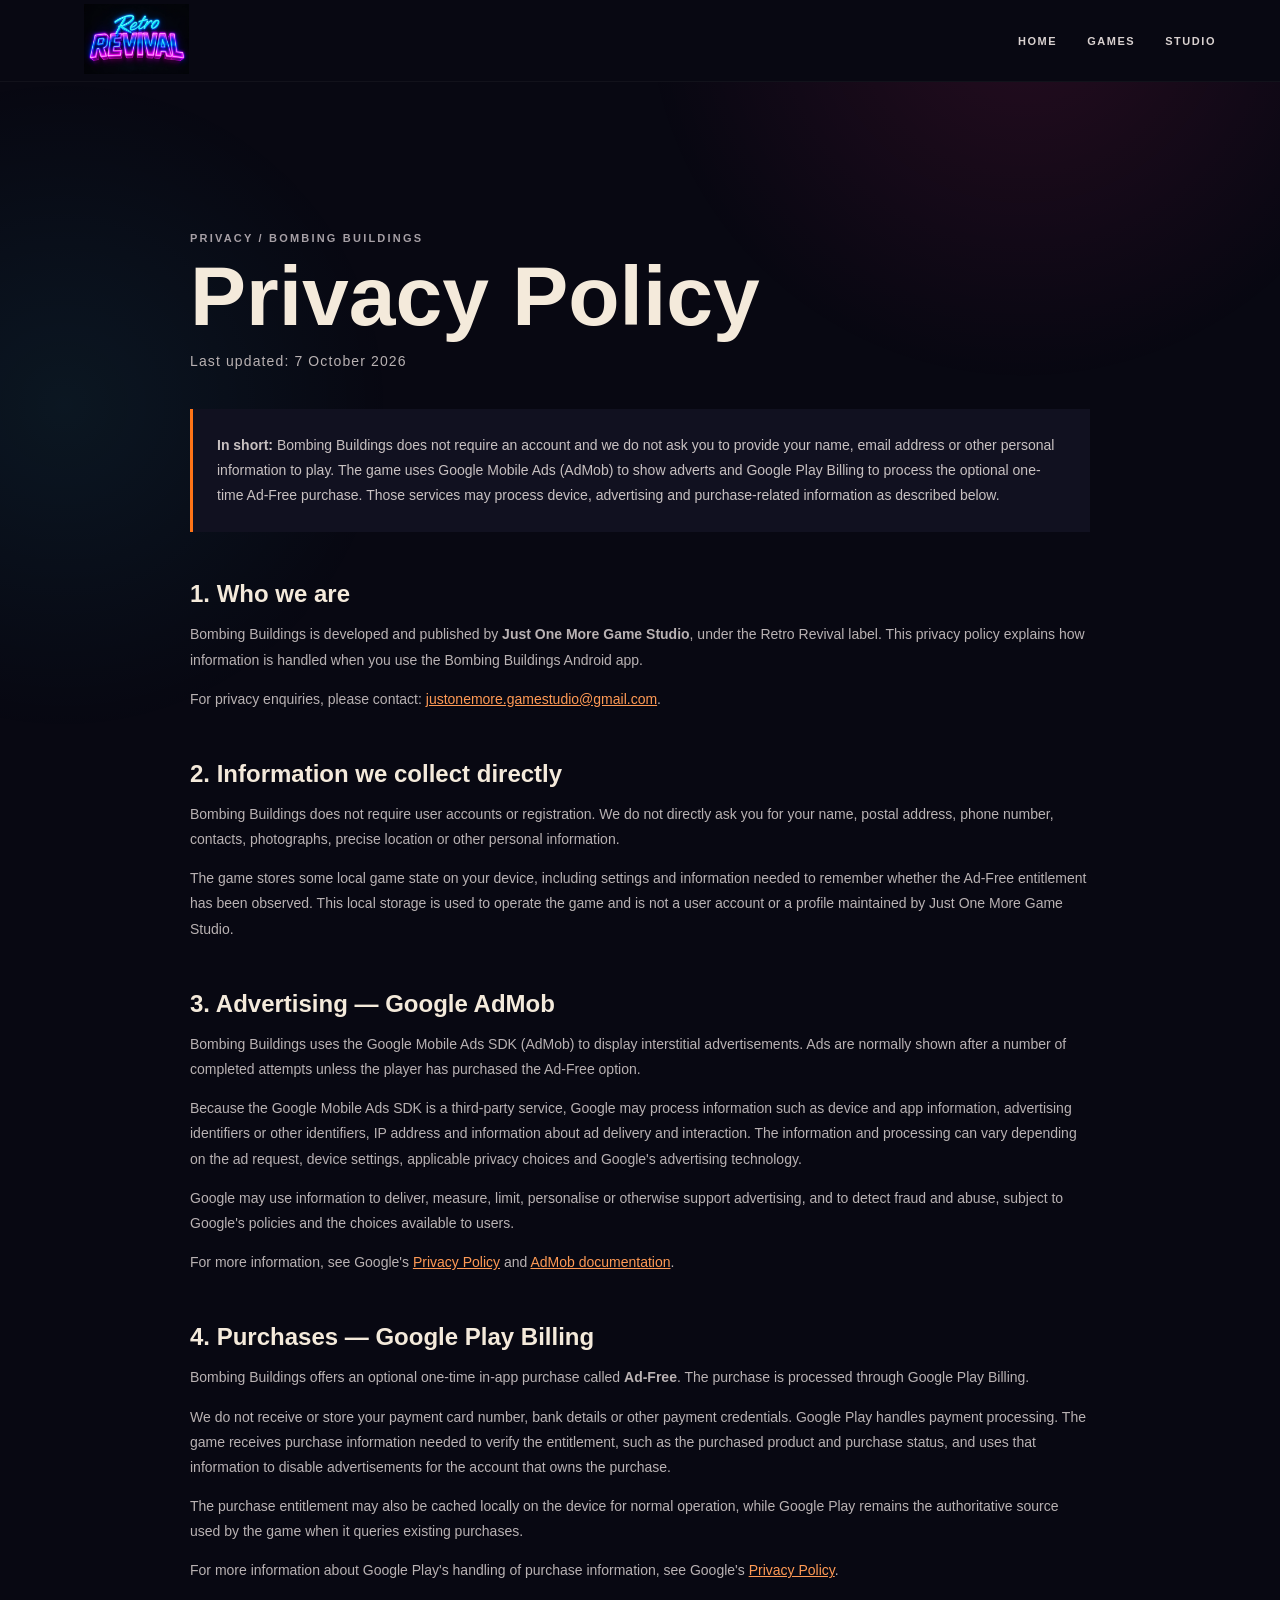
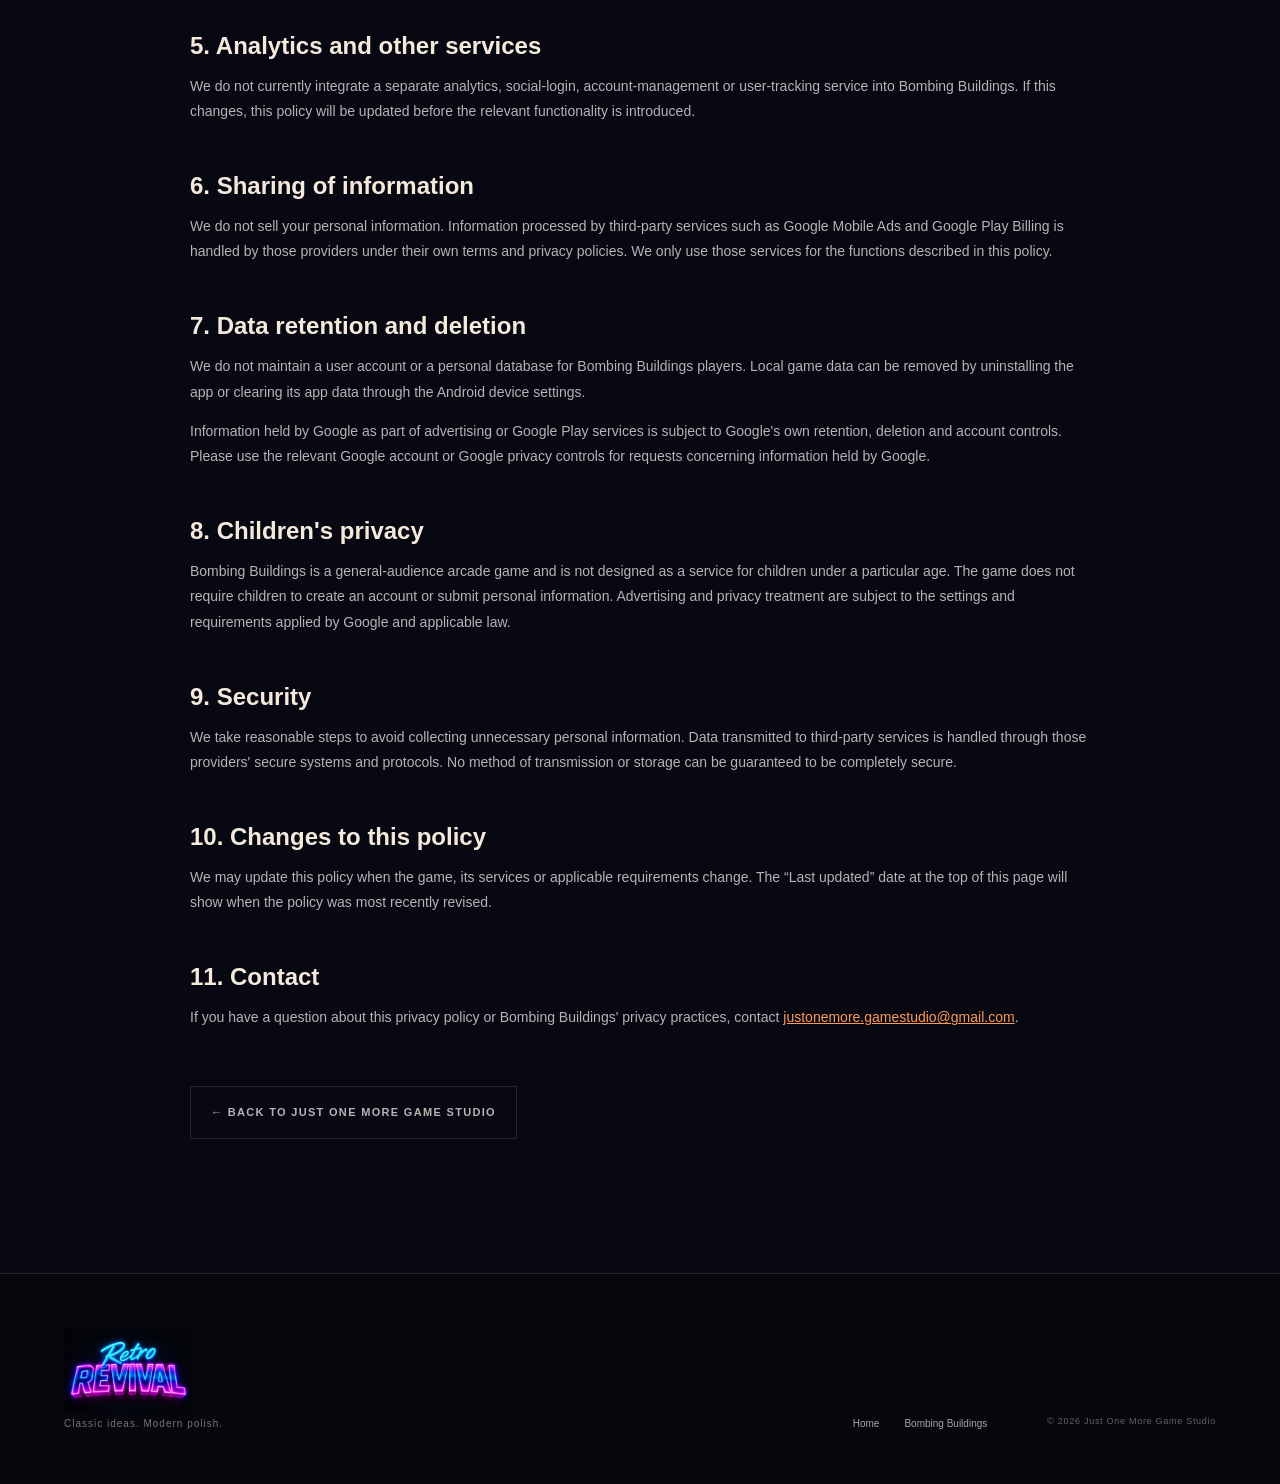
==== privacy-policy.html @ d25fd03d "Add files via upload" ====
<!doctype html>
<html lang="en-GB">
<head>
  <meta charset="utf-8">
  <meta name="viewport" content="width=device-width, initial-scale=1">
  <meta name="theme-color" content="#090914">
  <meta name="description" content="Privacy Policy for Bombing Buildings by Just One More Game Studio.">
  <title>Privacy Policy | Just One More Game Studio</title>
  <link rel="stylesheet" href="styles.css">
</head>
<body>
  <header class="site-header simple"><a class="brand" href="index.html"><img src="assets/retro_logo.webp" alt="Retro Revival"></a><nav class="site-nav static"><a href="index.html">HOME</a><a href="index.html#games">GAMES</a><a href="index.html#studio">STUDIO</a></nav></header>
  <main class="legal-page wrap">
    <div class="section-number">PRIVACY / BOMBING BUILDINGS</div>
    <h1>Privacy Policy</h1>
    <p class="legal-updated">Last updated: 7 October 2026</p>

    <div class="legal-callout"><strong>In short:</strong> Bombing Buildings does not require an account and we do not ask you to provide your name, email address or other personal information to play. The game uses Google Mobile Ads (AdMob) to show adverts and Google Play Billing to process the optional one-time Ad-Free purchase. Those services may process device, advertising and purchase-related information as described below.</div>

    <h2>1. Who we are</h2>
    <p>Bombing Buildings is developed and published by <strong>Just One More Game Studio</strong>, under the Retro Revival label. This privacy policy explains how information is handled when you use the Bombing Buildings Android app.</p>
    <p>For privacy enquiries, please contact: <a href="mailto:justonemore.gamestudio@gmail.com">justonemore.gamestudio@gmail.com</a>.</p>

    <h2>2. Information we collect directly</h2>
    <p>Bombing Buildings does not require user accounts or registration. We do not directly ask you for your name, postal address, phone number, contacts, photographs, precise location or other personal information.</p>
    <p>The game stores some local game state on your device, including settings and information needed to remember whether the Ad-Free entitlement has been observed. This local storage is used to operate the game and is not a user account or a profile maintained by Just One More Game Studio.</p>

    <h2>3. Advertising — Google AdMob</h2>
    <p>Bombing Buildings uses the Google Mobile Ads SDK (AdMob) to display interstitial advertisements. Ads are normally shown after a number of completed attempts unless the player has purchased the Ad-Free option.</p>
    <p>Because the Google Mobile Ads SDK is a third-party service, Google may process information such as device and app information, advertising identifiers or other identifiers, IP address and information about ad delivery and interaction. The information and processing can vary depending on the ad request, device settings, applicable privacy choices and Google's advertising technology.</p>
    <p>Google may use information to deliver, measure, limit, personalise or otherwise support advertising, and to detect fraud and abuse, subject to Google's policies and the choices available to users.</p>
    <p>For more information, see Google's <a href="https://policies.google.com/privacy" rel="noopener">Privacy Policy</a> and <a href="https://support.google.com/admob/" rel="noopener">AdMob documentation</a>.</p>

    <h2>4. Purchases — Google Play Billing</h2>
    <p>Bombing Buildings offers an optional one-time in-app purchase called <strong>Ad-Free</strong>. The purchase is processed through Google Play Billing.</p>
    <p>We do not receive or store your payment card number, bank details or other payment credentials. Google Play handles payment processing. The game receives purchase information needed to verify the entitlement, such as the purchased product and purchase status, and uses that information to disable advertisements for the account that owns the purchase.</p>
    <p>The purchase entitlement may also be cached locally on the device for normal operation, while Google Play remains the authoritative source used by the game when it queries existing purchases.</p>
    <p>For more information about Google Play's handling of purchase information, see Google's <a href="https://policies.google.com/privacy" rel="noopener">Privacy Policy</a>.</p>

    <h2>5. Analytics and other services</h2>
    <p>We do not currently integrate a separate analytics, social-login, account-management or user-tracking service into Bombing Buildings. If this changes, this policy will be updated before the relevant functionality is introduced.</p>

    <h2>6. Sharing of information</h2>
    <p>We do not sell your personal information. Information processed by third-party services such as Google Mobile Ads and Google Play Billing is handled by those providers under their own terms and privacy policies. We only use those services for the functions described in this policy.</p>

    <h2>7. Data retention and deletion</h2>
    <p>We do not maintain a user account or a personal database for Bombing Buildings players. Local game data can be removed by uninstalling the app or clearing its app data through the Android device settings.</p>
    <p>Information held by Google as part of advertising or Google Play services is subject to Google's own retention, deletion and account controls. Please use the relevant Google account or Google privacy controls for requests concerning information held by Google.</p>

    <h2>8. Children's privacy</h2>
    <p>Bombing Buildings is a general-audience arcade game and is not designed as a service for children under a particular age. The game does not require children to create an account or submit personal information. Advertising and privacy treatment are subject to the settings and requirements applied by Google and applicable law.</p>

    <h2>9. Security</h2>
    <p>We take reasonable steps to avoid collecting unnecessary personal information. Data transmitted to third-party services is handled through those providers' secure systems and protocols. No method of transmission or storage can be guaranteed to be completely secure.</p>

    <h2>10. Changes to this policy</h2>
    <p>We may update this policy when the game, its services or applicable requirements change. The “Last updated” date at the top of this page will show when the policy was most recently revised.</p>

    <h2>11. Contact</h2>
    <p>If you have a question about this privacy policy or Bombing Buildings' privacy practices, contact <a href="mailto:justonemore.gamestudio@gmail.com">justonemore.gamestudio@gmail.com</a>.</p>

    <p class="legal-back"><a class="button ghost" href="index.html">← BACK TO JUST ONE MORE GAME STUDIO</a></p>
  </main>
  <footer class="site-footer"><div><img src="assets/retro_logo.webp" alt="Retro Revival" class="footer-logo"><p>Classic ideas. Modern polish.</p></div><nav><a href="index.html">Home</a><a href="games/bombing-buildings.html">Bombing Buildings</a></nav><div class="footer-right">© 2026 Just One More Game Studio</div></footer>
  <script src="script.js"></script>
</body>
</html>
---- styles.css ----
:root{--bg:#080812;--panel:#111120;--panel2:#171727;--paper:#f4eadb;--muted:#aaa4aa;--orange:#ff7417;--pink:#ff2c87;--cyan:#39dfff;--yellow:#ffd45b;--line:rgba(255,255,255,.12);--max:1240px}*{box-sizing:border-box}html{scroll-behavior:smooth}body{margin:0;background:var(--bg);color:var(--paper);font-family:Arial,Helvetica,sans-serif;overflow-x:hidden}body:before{content:"";position:fixed;inset:0;pointer-events:none;z-index:-1;background:radial-gradient(circle at 80% 0%,rgba(255,44,135,.12),transparent 28%),radial-gradient(circle at 5% 45%,rgba(57,223,255,.07),transparent 25%)}a{color:inherit}.wrap{width:min(var(--max),88vw);margin:auto}.site-header{position:fixed;z-index:20;top:0;left:0;right:0;height:82px;padding:0 5vw;display:flex;align-items:center;justify-content:space-between;background:linear-gradient(180deg,rgba(8,8,18,.92),rgba(8,8,18,.35),transparent);border-bottom:1px solid rgba(255,255,255,.04)}.brand{display:block;width:145px}.brand img{width:100%;height:70px;object-fit:contain}.site-nav{display:flex;gap:30px;align-items:center}.site-nav a{font-size:11px;font-weight:800;letter-spacing:.14em;text-decoration:none;color:#d9d1d0}.site-nav a:hover{color:var(--orange)}.menu-toggle{display:none;background:none;border:1px solid var(--line);color:var(--paper);padding:10px 13px;font-weight:800}.hero{position:relative;min-height:860px;display:flex;align-items:center;overflow:hidden}.hero-image,.hero-overlay,.hero-grid{position:absolute;inset:0}.hero-image{background:url("assets/home_screen.webp") center/cover no-repeat;filter:saturate(1.05)}.hero-overlay{background:linear-gradient(90deg,rgba(8,8,18,.97) 0%,rgba(8,8,18,.82) 42%,rgba(8,8,18,.34) 75%,rgba(8,8,18,.72) 100%),linear-gradient(0deg,rgba(8,8,18,.95),transparent 35%,rgba(8,8,18,.3))}.hero-grid{background-image:linear-gradient(rgba(255,255,255,.035) 1px,transparent 1px),linear-gradient(90deg,rgba(255,255,255,.035) 1px,transparent 1px);background-size:44px 44px;mask-image:linear-gradient(to right,transparent,black 35%,black 70%,transparent)}.hero-content{position:relative;padding-top:80px}.kicker,.section-number{font-size:11px;letter-spacing:.2em;font-weight:900;color:#a7a0a6}.kicker span{display:inline-block;width:28px;height:3px;background:var(--orange);vertical-align:middle;margin-right:9px}.hero-logo{width:min(390px,72vw);height:150px;object-fit:contain;object-position:left center;margin:20px 0 5px}.hero h1{font-size:clamp(48px,7vw,92px);line-height:.88;letter-spacing:-.045em;margin:5px 0 24px;max-width:760px}.hero h1 em,.hero-quote em,.intro h2 em,.section-heading h2 em,.feature-intro h2 em,.showcase h2 em,.studio h2 em,.cta h2 em,.game-hero h1 em,.detail-grid h2 em,.coming-cta h2 em{font-style:normal;color:var(--orange)}.hero-lede{max-width:570px;color:#d3cdca;line-height:1.7;font-size:15px}.hero-quote{font-weight:900;font-size:18px;letter-spacing:.12em;color:var(--yellow);margin:24px 0}.actions{display:flex;gap:12px;flex-wrap:wrap}.button{display:inline-flex;align-items:center;gap:24px;text-decoration:none;padding:16px 20px;border:1px solid var(--line);font-size:11px;font-weight:900;letter-spacing:.12em}.button.primary{background:var(--orange);border-color:var(--orange);color:#130d08}.button.primary:hover{filter:brightness(1.08);transform:translateY(-2px)}.button.ghost:hover{border-color:var(--orange);color:var(--orange)}.hero-stamp{position:absolute;right:7vw;bottom:13vh;width:150px;height:150px;border:1px solid rgba(255,255,255,.22);border-radius:50%;display:grid;place-items:center;text-align:center;font-size:9px;letter-spacing:.12em;transform:rotate(10deg);background:rgba(8,8,18,.35);backdrop-filter:blur(4px)}.hero-stamp span{color:var(--orange)}.ticker{height:60px;display:flex;align-items:center;justify-content:center;gap:26px;background:#0d0d19;border-block:1px solid var(--line);font-size:10px;font-weight:900;letter-spacing:.18em;white-space:nowrap;overflow:hidden}.ticker i{color:var(--orange);font-style:normal}.intro,.games,.showcase,.studio,.gallery-wrap,.aircraft,.game-detail{padding-block:120px}.intro-grid,.section-heading,.showcase,.studio-card,.detail-grid{display:grid;grid-template-columns:1fr 1fr;gap:80px}.intro h2,.section-heading h2,.feature-intro h2,.showcase h2,.studio h2{font-size:clamp(46px,6vw,76px);line-height:.94;letter-spacing:-.04em;margin:18px 0}.intro-copy{max-width:600px;color:#c1b9b7;font-size:16px;line-height:1.85}.games{border-top:1px solid var(--line)}.section-heading{align-items:end;margin-bottom:55px}.section-heading>p{max-width:330px;color:#989194;line-height:1.7}.game-grid{display:grid;grid-template-columns:1.25fr 1fr 1fr;gap:18px}.game-card{background:var(--panel);border:1px solid var(--line);text-decoration:none;display:flex;flex-direction:column;min-height:510px;overflow:hidden}.game-card:hover{border-color:rgba(255,116,23,.55);transform:translateY(-4px);transition:.25s}.game-card-art{height:270px;overflow:hidden}.game-card-art img{width:100%;height:100%;object-fit:cover;display:block}.game-card-body{padding:26px;display:flex;flex-direction:column;flex:1}.game-meta{display:flex;justify-content:space-between;color:#77727a;font-size:9px;font-weight:900;letter-spacing:.16em}.bb-logo{width:240px;max-width:85%;height:100px;object-fit:contain;object-position:left center;margin:14px 0 0}.game-card h3{font-size:28px;line-height:1;margin:15px 0 8px}.game-card p{color:#aaa4a6;font-size:13px;line-height:1.7;margin:0}.card-link{margin-top:auto;padding-top:22px;color:var(--orange);font-size:10px;font-weight:900;letter-spacing:.14em}.card-link b{margin-left:10px}.coming-soon{background:linear-gradient(145deg,#131321,#0e0e18)}.coming-art{height:270px;display:grid;place-items:center;background:repeating-linear-gradient(135deg,rgba(255,255,255,.03) 0 2px,transparent 2px 12px);border-bottom:1px solid var(--line);position:relative}.coming-art .pixel-cross{font-size:70px;color:#302f3d;font-weight:900}.coming-art span{position:absolute;bottom:20px;left:22px;font-size:9px;letter-spacing:.18em;color:#68636c}.muted{color:#68636c}.small-card{min-height:430px}.feature-band{padding:120px 0;background:linear-gradient(120deg,#10101d,#171323 55%,#11101d);border-block:1px solid var(--line)}.feature-grid{display:grid;grid-template-columns:.8fr 1.2fr;gap:80px}.features{display:grid;grid-template-columns:1fr 1fr;border-left:1px solid var(--line)}.features article{padding:0 28px 30px;border-bottom:1px solid var(--line)}.features article:nth-child(odd){border-right:1px solid var(--line)}.features article:nth-child(3),.features article:nth-child(4){padding-top:30px;border-bottom:0}.features span{font-size:10px;color:var(--orange);font-weight:900}.features h3{font-size:14px;letter-spacing:.08em;margin:13px 0}.features p{color:#989298;font-size:12px;line-height:1.7}.showcase{align-items:center}.showcase-copy p{max-width:500px;color:#aaa4a6;line-height:1.8}.text-link{display:inline-block;margin-top:20px;color:var(--orange);font-size:11px;font-weight:900;letter-spacing:.15em;text-decoration:none}.text-link span{margin-left:12px}.showcase-art{min-height:420px;position:relative;display:grid;place-items:center}.showcase-art:before{content:"";position:absolute;width:430px;height:430px;border-radius:50%;background:radial-gradient(circle,rgba(255,116,23,.16),transparent 65%)}.showcase-main{width:220px;position:relative;z-index:2;box-shadow:0 25px 70px rgba(0,0,0,.5);border-radius:26px}.showcase-plane{position:absolute;width:170px;object-fit:contain;z-index:3;filter:drop-shadow(0 15px 12px rgba(0,0,0,.45))}.plane-one{left:6%;top:12%;transform:rotate(-8deg)}.plane-two{right:4%;bottom:8%;transform:scaleX(-1) rotate(-5deg)}.studio-card{align-items:center;padding:65px;background:linear-gradient(145deg,#151523,#0e0e18);border:1px solid var(--line)}.studio-mark{display:grid;place-items:center}.studio-mark img{width:100%;max-width:400px}.studio-card p{color:#aaa4a6;line-height:1.8;max-width:650px}.cta{min-height:690px;position:relative;display:grid;align-items:center;overflow:hidden}.cta-image,.cta-overlay{position:absolute;inset:0}.cta-image{background:url("assets/london_gameplay.webp") center/cover}.cta-overlay{background:linear-gradient(90deg,rgba(8,8,18,.97),rgba(8,8,18,.58),rgba(8,8,18,.86))}.cta-content{position:relative}.cta h2{font-size:clamp(72px,11vw,145px);line-height:.82;letter-spacing:-.06em;margin:20px 0 30px}.site-footer{display:grid;grid-template-columns:1fr auto auto;gap:60px;align-items:end;padding:55px 5vw;background:#06060d;border-top:1px solid var(--line)}.footer-logo{width:160px;height:85px;object-fit:contain;object-position:left center}.site-footer p{margin:0;color:#77727a;font-size:10px;letter-spacing:.1em}.site-footer nav{display:flex;gap:25px}.site-footer nav a{font-size:10px;text-decoration:none;color:#aaa4a6}.site-footer nav a:hover{color:var(--orange)}.footer-right{text-align:right;color:#66616a;font-size:9px;line-height:1.7;letter-spacing:.08em}.game-hero{min-height:760px;position:relative;display:flex;align-items:end;overflow:hidden}.game-hero-image,.game-hero-overlay{position:absolute;inset:0}.game-hero-image{background:url("assets/home_screen.webp") center/cover}.game-hero-overlay{background:linear-gradient(90deg,rgba(8,8,18,.95),rgba(8,8,18,.45),rgba(8,8,18,.72)),linear-gradient(0deg,rgba(8,8,18,.98),transparent 55%)}.game-hero-content{position:relative;padding-bottom:90px}.game-title-logo{width:min(520px,80vw);height:170px;object-fit:contain;object-position:left center;margin:10px 0}.game-hero h1{font-size:clamp(48px,7vw,86px);line-height:.9;margin:5px 0 20px}.game-hero p:not(.kicker){max-width:590px;color:#d0c9c7;line-height:1.7}.game-status{display:inline-block;margin-top:22px;padding:12px 16px;border:1px solid var(--orange);color:var(--orange);font-size:10px;font-weight:900;letter-spacing:.14em}.detail-grid{align-items:start}.detail-grid h2{font-size:clamp(55px,7vw,90px);line-height:.84;margin:15px 0}.detail-grid p{color:#aaa4a6;line-height:1.85;font-size:15px}.gallery{display:grid;grid-template-columns:repeat(6,1fr);gap:12px;margin-top:40px}.gallery img{width:100%;height:220px;object-fit:cover;display:block;border:1px solid var(--line)}.gallery img:first-child{grid-column:span 3}.gallery img:nth-child(2){grid-column:span 3}.gallery img:nth-child(n+3){grid-column:span 2;height:180px}.aircraft-grid{display:grid;grid-template-columns:repeat(4,1fr);gap:15px;margin-top:40px}.aircraft-grid div{height:190px;background:#111120;border:1px solid var(--line);display:grid;place-items:center;position:relative;overflow:hidden}.aircraft-grid img{max-width:80%;max-height:120px;object-fit:contain;filter:drop-shadow(0 15px 12px rgba(0,0,0,.5))}.aircraft-grid span{position:absolute;left:12px;bottom:10px;font-size:9px;letter-spacing:.16em;color:#8e8890;font-weight:900}.coming-cta{padding:120px 0;text-align:center;background:linear-gradient(135deg,#11101e,#20121a)}.coming-cta h2{font-size:clamp(70px,11vw,140px);line-height:.8;margin:20px 0}.coming-cta p:not(.kicker){max-width:550px;margin:0 auto 30px;color:#aaa4a6;line-height:1.8}.legal-page{padding-top:150px;padding-bottom:120px;max-width:900px}.legal-page h1{font-size:clamp(54px,7vw,84px);margin:15px 0 8px;line-height:.9}.legal-updated{color:#77727a;font-size:11px;letter-spacing:.08em}.legal-page h2{font-size:24px;margin:48px 0 14px}.legal-page p,.legal-page li{color:#b9b2b3;line-height:1.8;font-size:14px}.legal-page a:not(.button){color:#ff9a55}.legal-callout{margin:35px 0;padding:24px;border-left:3px solid var(--orange);background:#111120;color:#c8c1c1;line-height:1.8;font-size:14px}.legal-back{margin-top:55px}.simple{position:relative;background:#080812}.site-nav.static{display:flex}@media(max-width:900px){.site-header{height:72px}.menu-toggle{display:block}.site-nav{display:none;position:absolute;top:72px;left:0;right:0;padding:20px 6vw;background:#0b0b15;border-bottom:1px solid var(--line);flex-direction:column;align-items:flex-start}.site-nav.open{display:flex}.hero{min-height:790px}.hero-stamp{display:none}.intro-grid,.section-heading,.showcase,.studio-card,.detail-grid,.feature-grid{grid-template-columns:1fr;gap:40px}.game-grid{grid-template-columns:1fr}.features{border-left:0}.gallery{grid-template-columns:1fr 1fr}.gallery img,.gallery img:first-child,.gallery img:nth-child(2),.gallery img:nth-child(n+3){grid-column:auto;height:180px}.aircraft-grid{grid-template-columns:1fr 1fr}.site-footer{grid-template-columns:1fr}.footer-right{text-align:left}.site-footer nav{flex-wrap:wrap}.showcase-art{min-height:350px}}@media(max-width:600px){.wrap{width:min(90vw,1240px)}.hero{min-height:760px}.hero-content{padding-top:100px}.hero-logo{height:115px}.hero h1{font-size:50px}.hero-lede{font-size:14px}.ticker{justify-content:flex-start;overflow:auto;padding:0 20px}.intro,.games,.showcase,.studio,.gallery-wrap,.aircraft,.game-detail{padding-block:85px}.intro h2,.section-heading h2,.feature-intro h2,.showcase h2,.studio h2{font-size:48px}.feature-band{padding:85px 0}.features{grid-template-columns:1fr}.features article,.features article:nth-child(odd),.features article:nth-child(3),.features article:nth-child(4){border-right:0;border-bottom:1px solid var(--line);padding:22px 0}.features article:last-child{border-bottom:0}.studio-card{padding:30px}.showcase-plane{width:110px}.showcase-main{width:170px}.gallery{grid-template-columns:1fr}.gallery img,.gallery img:first-child,.gallery img:nth-child(2),.gallery img:nth-child(n+3){height:auto;aspect-ratio:16/9}.aircraft-grid{grid-template-columns:1fr}.game-hero{min-height:720px}.game-title-logo{height:120px}.legal-page{padding-top:115px}.legal-page p,.legal-page li{font-size:13px}}
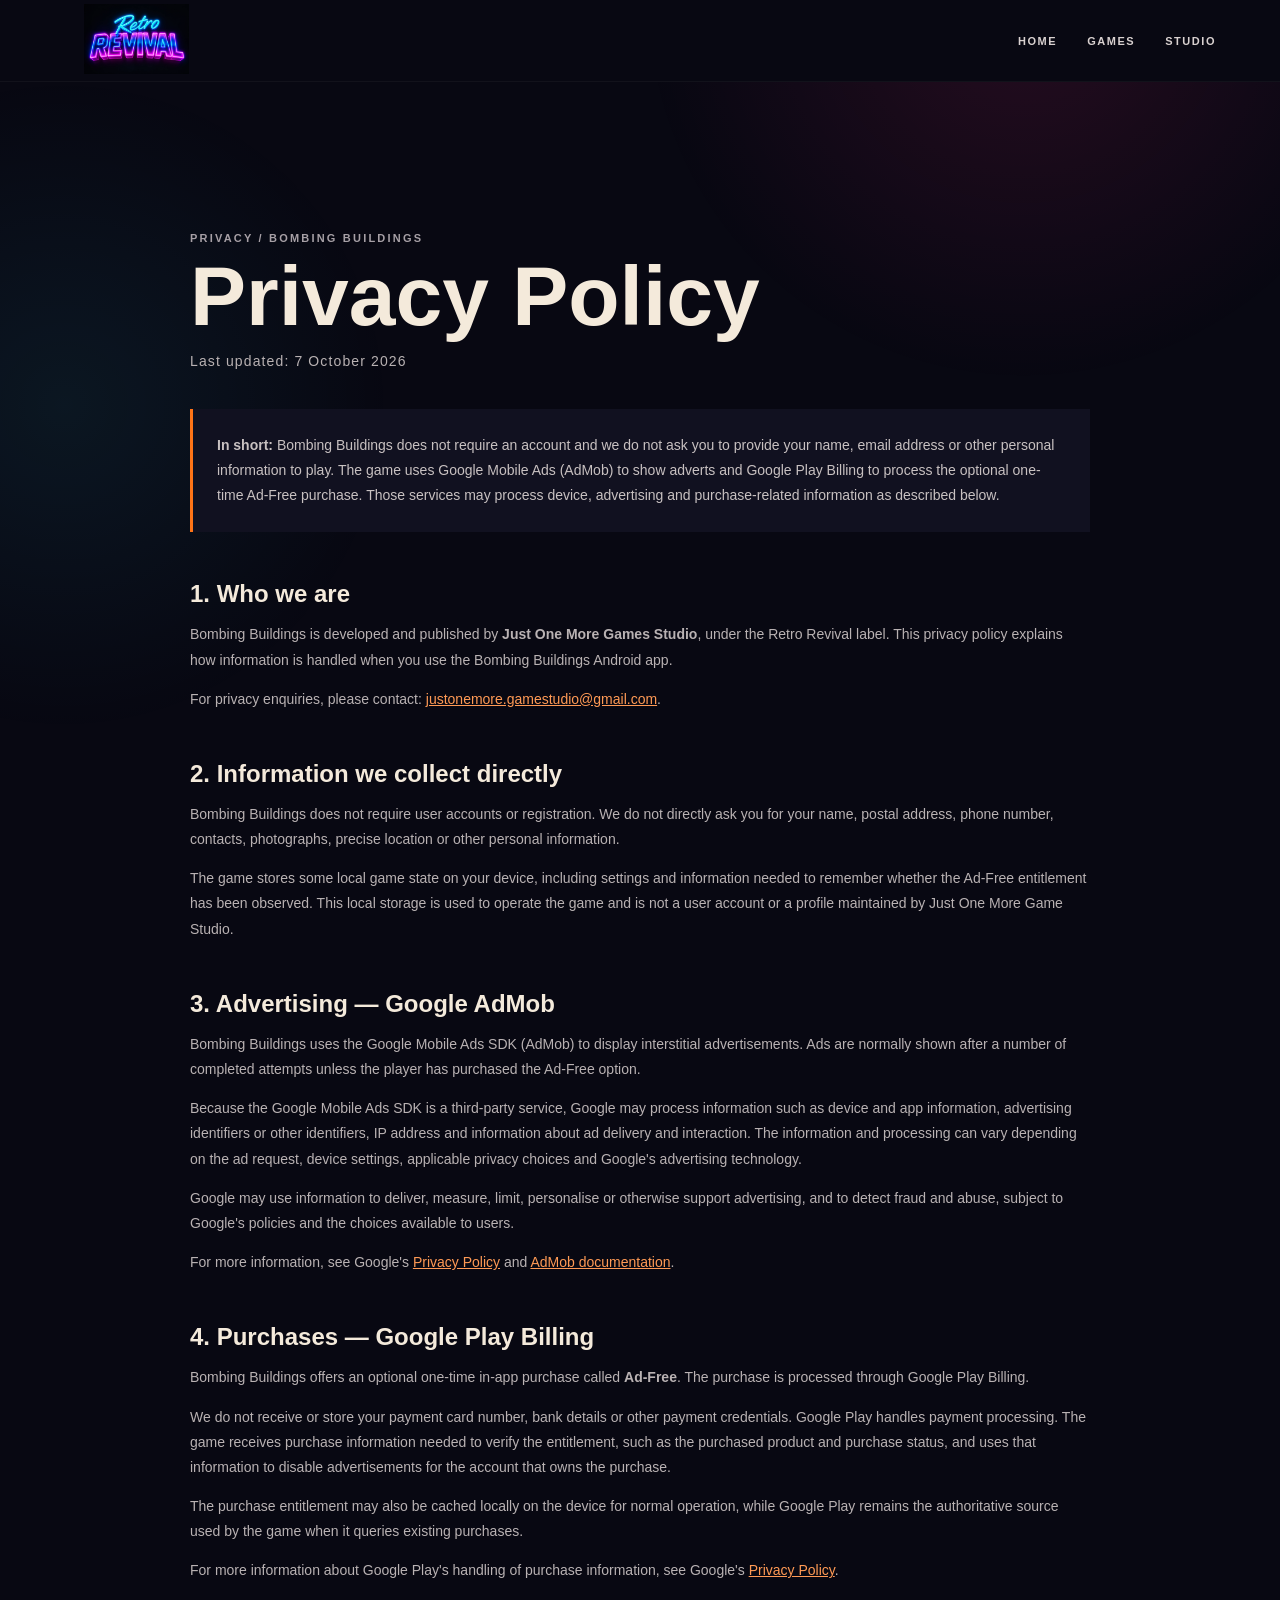
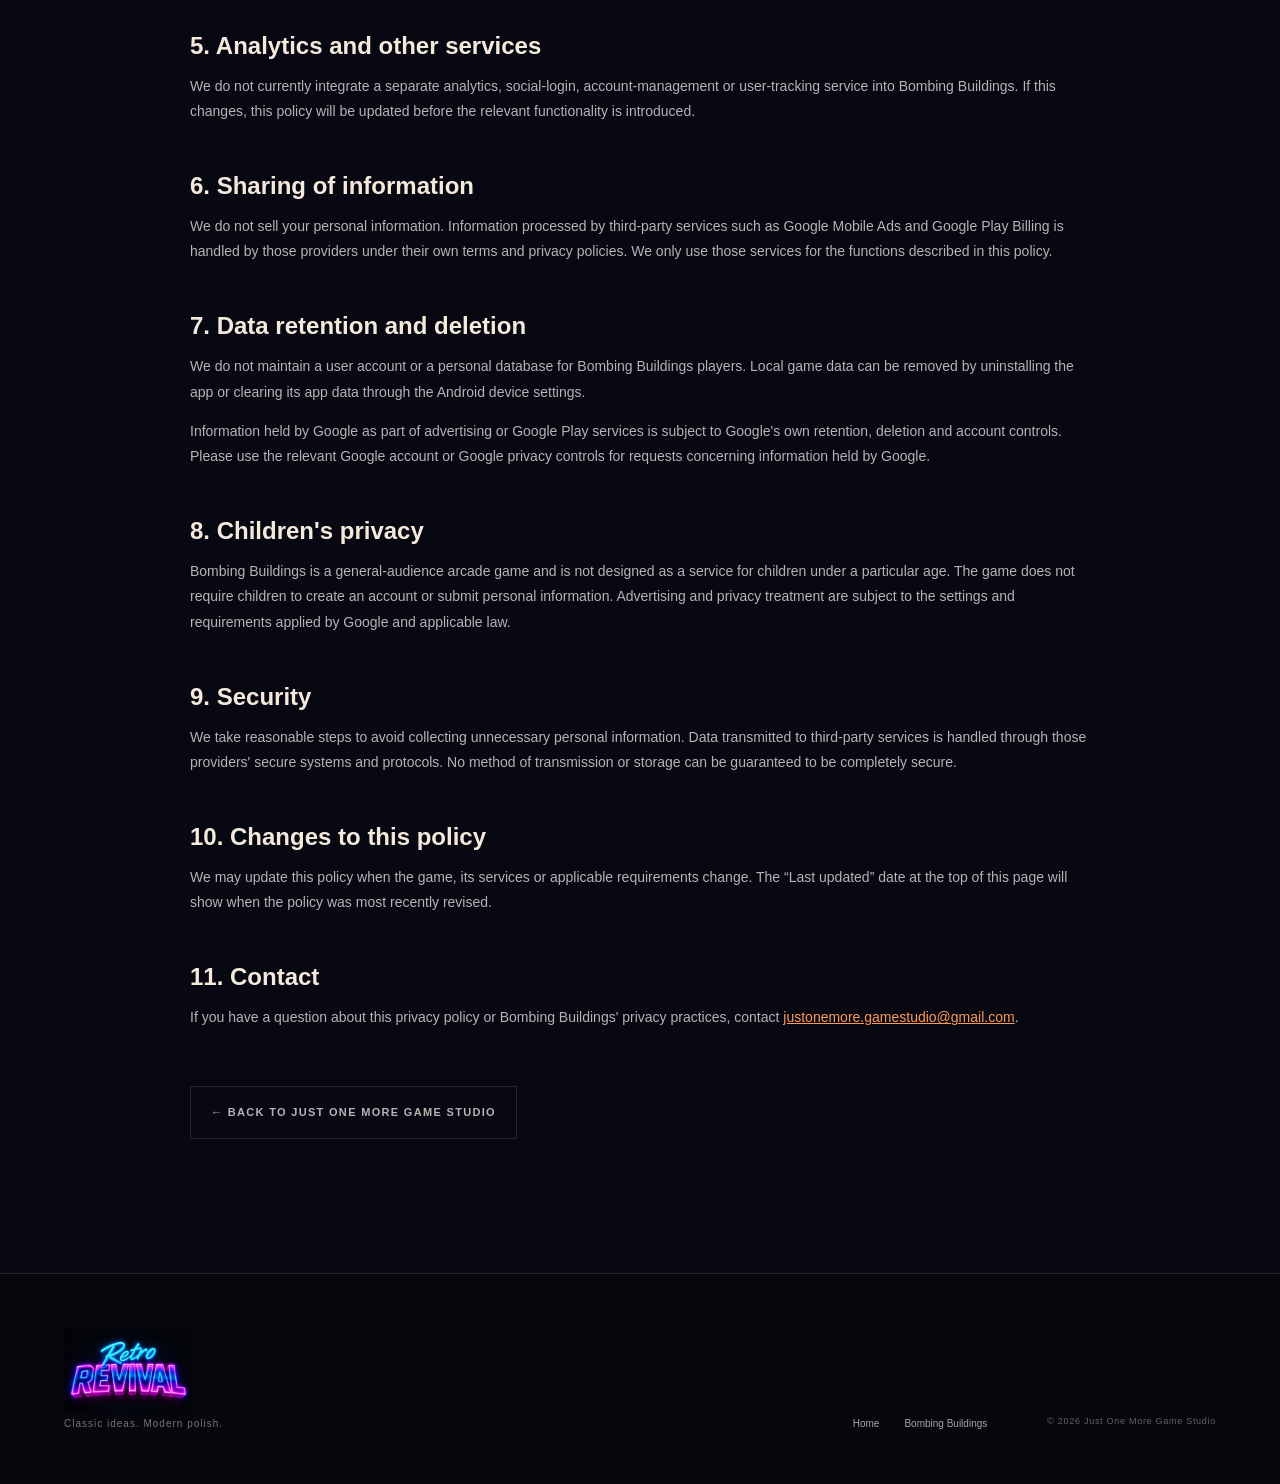
==== commit dad0aa2d: "Update privacy-policy.html" ====
--- a/privacy-policy.html
+++ b/privacy-policy.html
@@ -18,7 +18,7 @@
     <div class="legal-callout"><strong>In short:</strong> Bombing Buildings does not require an account and we do not ask you to provide your name, email address or other personal information to play. The game uses Google Mobile Ads (AdMob) to show adverts and Google Play Billing to process the optional one-time Ad-Free purchase. Those services may process device, advertising and purchase-related information as described below.</div>
 
     <h2>1. Who we are</h2>
-    <p>Bombing Buildings is developed and published by <strong>Just One More Game Studio</strong>, under the Retro Revival label. This privacy policy explains how information is handled when you use the Bombing Buildings Android app.</p>
+    <p>Bombing Buildings is developed and published by <strong>Just One More Games Studio</strong>, under the Retro Revival label. This privacy policy explains how information is handled when you use the Bombing Buildings Android app.</p>
     <p>For privacy enquiries, please contact: <a href="mailto:justonemore.gamestudio@gmail.com">justonemore.gamestudio@gmail.com</a>.</p>
 
     <h2>2. Information we collect directly</h2>
--- a/styles.css
+++ b/styles.css
@@ -1 +1,21 @@
-:root{--bg:#080812;--panel:#111120;--panel2:#171727;--paper:#f4eadb;--muted:#aaa4aa;--orange:#ff7417;--pink:#ff2c87;--cyan:#39dfff;--yellow:#ffd45b;--line:rgba(255,255,255,.12);--max:1240px}*{box-sizing:border-box}html{scroll-behavior:smooth}body{margin:0;background:var(--bg);color:var(--paper);font-family:Arial,Helvetica,sans-serif;overflow-x:hidden}body:before{content:"";position:fixed;inset:0;pointer-events:none;z-index:-1;background:radial-gradient(circle at 80% 0%,rgba(255,44,135,.12),transparent 28%),radial-gradient(circle at 5% 45%,rgba(57,223,255,.07),transparent 25%)}a{color:inherit}.wrap{width:min(var(--max),88vw);margin:auto}.site-header{position:fixed;z-index:20;top:0;left:0;right:0;height:82px;padding:0 5vw;display:flex;align-items:center;justify-content:space-between;background:linear-gradient(180deg,rgba(8,8,18,.92),rgba(8,8,18,.35),transparent);border-bottom:1px solid rgba(255,255,255,.04)}.brand{display:block;width:145px}.brand img{width:100%;height:70px;object-fit:contain}.site-nav{display:flex;gap:30px;align-items:center}.site-nav a{font-size:11px;font-weight:800;letter-spacing:.14em;text-decoration:none;color:#d9d1d0}.site-nav a:hover{color:var(--orange)}.menu-toggle{display:none;background:none;border:1px solid var(--line);color:var(--paper);padding:10px 13px;font-weight:800}.hero{position:relative;min-height:860px;display:flex;align-items:center;overflow:hidden}.hero-image,.hero-overlay,.hero-grid{position:absolute;inset:0}.hero-image{background:url("assets/home_screen.webp") center/cover no-repeat;filter:saturate(1.05)}.hero-overlay{background:linear-gradient(90deg,rgba(8,8,18,.97) 0%,rgba(8,8,18,.82) 42%,rgba(8,8,18,.34) 75%,rgba(8,8,18,.72) 100%),linear-gradient(0deg,rgba(8,8,18,.95),transparent 35%,rgba(8,8,18,.3))}.hero-grid{background-image:linear-gradient(rgba(255,255,255,.035) 1px,transparent 1px),linear-gradient(90deg,rgba(255,255,255,.035) 1px,transparent 1px);background-size:44px 44px;mask-image:linear-gradient(to right,transparent,black 35%,black 70%,transparent)}.hero-content{position:relative;padding-top:80px}.kicker,.section-number{font-size:11px;letter-spacing:.2em;font-weight:900;color:#a7a0a6}.kicker span{display:inline-block;width:28px;height:3px;background:var(--orange);vertical-align:middle;margin-right:9px}.hero-logo{width:min(390px,72vw);height:150px;object-fit:contain;object-position:left center;margin:20px 0 5px}.hero h1{font-size:clamp(48px,7vw,92px);line-height:.88;letter-spacing:-.045em;margin:5px 0 24px;max-width:760px}.hero h1 em,.hero-quote em,.intro h2 em,.section-heading h2 em,.feature-intro h2 em,.showcase h2 em,.studio h2 em,.cta h2 em,.game-hero h1 em,.detail-grid h2 em,.coming-cta h2 em{font-style:normal;color:var(--orange)}.hero-lede{max-width:570px;color:#d3cdca;line-height:1.7;font-size:15px}.hero-quote{font-weight:900;font-size:18px;letter-spacing:.12em;color:var(--yellow);margin:24px 0}.actions{display:flex;gap:12px;flex-wrap:wrap}.button{display:inline-flex;align-items:center;gap:24px;text-decoration:none;padding:16px 20px;border:1px solid var(--line);font-size:11px;font-weight:900;letter-spacing:.12em}.button.primary{background:var(--orange);border-color:var(--orange);color:#130d08}.button.primary:hover{filter:brightness(1.08);transform:translateY(-2px)}.button.ghost:hover{border-color:var(--orange);color:var(--orange)}.hero-stamp{position:absolute;right:7vw;bottom:13vh;width:150px;height:150px;border:1px solid rgba(255,255,255,.22);border-radius:50%;display:grid;place-items:center;text-align:center;font-size:9px;letter-spacing:.12em;transform:rotate(10deg);background:rgba(8,8,18,.35);backdrop-filter:blur(4px)}.hero-stamp span{color:var(--orange)}.ticker{height:60px;display:flex;align-items:center;justify-content:center;gap:26px;background:#0d0d19;border-block:1px solid var(--line);font-size:10px;font-weight:900;letter-spacing:.18em;white-space:nowrap;overflow:hidden}.ticker i{color:var(--orange);font-style:normal}.intro,.games,.showcase,.studio,.gallery-wrap,.aircraft,.game-detail{padding-block:120px}.intro-grid,.section-heading,.showcase,.studio-card,.detail-grid{display:grid;grid-template-columns:1fr 1fr;gap:80px}.intro h2,.section-heading h2,.feature-intro h2,.showcase h2,.studio h2{font-size:clamp(46px,6vw,76px);line-height:.94;letter-spacing:-.04em;margin:18px 0}.intro-copy{max-width:600px;color:#c1b9b7;font-size:16px;line-height:1.85}.games{border-top:1px solid var(--line)}.section-heading{align-items:end;margin-bottom:55px}.section-heading>p{max-width:330px;color:#989194;line-height:1.7}.game-grid{display:grid;grid-template-columns:1.25fr 1fr 1fr;gap:18px}.game-card{background:var(--panel);border:1px solid var(--line);text-decoration:none;display:flex;flex-direction:column;min-height:510px;overflow:hidden}.game-card:hover{border-color:rgba(255,116,23,.55);transform:translateY(-4px);transition:.25s}.game-card-art{height:270px;overflow:hidden}.game-card-art img{width:100%;height:100%;object-fit:cover;display:block}.game-card-body{padding:26px;display:flex;flex-direction:column;flex:1}.game-meta{display:flex;justify-content:space-between;color:#77727a;font-size:9px;font-weight:900;letter-spacing:.16em}.bb-logo{width:240px;max-width:85%;height:100px;object-fit:contain;object-position:left center;margin:14px 0 0}.game-card h3{font-size:28px;line-height:1;margin:15px 0 8px}.game-card p{color:#aaa4a6;font-size:13px;line-height:1.7;margin:0}.card-link{margin-top:auto;padding-top:22px;color:var(--orange);font-size:10px;font-weight:900;letter-spacing:.14em}.card-link b{margin-left:10px}.coming-soon{background:linear-gradient(145deg,#131321,#0e0e18)}.coming-art{height:270px;display:grid;place-items:center;background:repeating-linear-gradient(135deg,rgba(255,255,255,.03) 0 2px,transparent 2px 12px);border-bottom:1px solid var(--line);position:relative}.coming-art .pixel-cross{font-size:70px;color:#302f3d;font-weight:900}.coming-art span{position:absolute;bottom:20px;left:22px;font-size:9px;letter-spacing:.18em;color:#68636c}.muted{color:#68636c}.small-card{min-height:430px}.feature-band{padding:120px 0;background:linear-gradient(120deg,#10101d,#171323 55%,#11101d);border-block:1px solid var(--line)}.feature-grid{display:grid;grid-template-columns:.8fr 1.2fr;gap:80px}.features{display:grid;grid-template-columns:1fr 1fr;border-left:1px solid var(--line)}.features article{padding:0 28px 30px;border-bottom:1px solid var(--line)}.features article:nth-child(odd){border-right:1px solid var(--line)}.features article:nth-child(3),.features article:nth-child(4){padding-top:30px;border-bottom:0}.features span{font-size:10px;color:var(--orange);font-weight:900}.features h3{font-size:14px;letter-spacing:.08em;margin:13px 0}.features p{color:#989298;font-size:12px;line-height:1.7}.showcase{align-items:center}.showcase-copy p{max-width:500px;color:#aaa4a6;line-height:1.8}.text-link{display:inline-block;margin-top:20px;color:var(--orange);font-size:11px;font-weight:900;letter-spacing:.15em;text-decoration:none}.text-link span{margin-left:12px}.showcase-art{min-height:420px;position:relative;display:grid;place-items:center}.showcase-art:before{content:"";position:absolute;width:430px;height:430px;border-radius:50%;background:radial-gradient(circle,rgba(255,116,23,.16),transparent 65%)}.showcase-main{width:220px;position:relative;z-index:2;box-shadow:0 25px 70px rgba(0,0,0,.5);border-radius:26px}.showcase-plane{position:absolute;width:170px;object-fit:contain;z-index:3;filter:drop-shadow(0 15px 12px rgba(0,0,0,.45))}.plane-one{left:6%;top:12%;transform:rotate(-8deg)}.plane-two{right:4%;bottom:8%;transform:scaleX(-1) rotate(-5deg)}.studio-card{align-items:center;padding:65px;background:linear-gradient(145deg,#151523,#0e0e18);border:1px solid var(--line)}.studio-mark{display:grid;place-items:center}.studio-mark img{width:100%;max-width:400px}.studio-card p{color:#aaa4a6;line-height:1.8;max-width:650px}.cta{min-height:690px;position:relative;display:grid;align-items:center;overflow:hidden}.cta-image,.cta-overlay{position:absolute;inset:0}.cta-image{background:url("assets/london_gameplay.webp") center/cover}.cta-overlay{background:linear-gradient(90deg,rgba(8,8,18,.97),rgba(8,8,18,.58),rgba(8,8,18,.86))}.cta-content{position:relative}.cta h2{font-size:clamp(72px,11vw,145px);line-height:.82;letter-spacing:-.06em;margin:20px 0 30px}.site-footer{display:grid;grid-template-columns:1fr auto auto;gap:60px;align-items:end;padding:55px 5vw;background:#06060d;border-top:1px solid var(--line)}.footer-logo{width:160px;height:85px;object-fit:contain;object-position:left center}.site-footer p{margin:0;color:#77727a;font-size:10px;letter-spacing:.1em}.site-footer nav{display:flex;gap:25px}.site-footer nav a{font-size:10px;text-decoration:none;color:#aaa4a6}.site-footer nav a:hover{color:var(--orange)}.footer-right{text-align:right;color:#66616a;font-size:9px;line-height:1.7;letter-spacing:.08em}.game-hero{min-height:760px;position:relative;display:flex;align-items:end;overflow:hidden}.game-hero-image,.game-hero-overlay{position:absolute;inset:0}.game-hero-image{background:url("assets/home_screen.webp") center/cover}.game-hero-overlay{background:linear-gradient(90deg,rgba(8,8,18,.95),rgba(8,8,18,.45),rgba(8,8,18,.72)),linear-gradient(0deg,rgba(8,8,18,.98),transparent 55%)}.game-hero-content{position:relative;padding-bottom:90px}.game-title-logo{width:min(520px,80vw);height:170px;object-fit:contain;object-position:left center;margin:10px 0}.game-hero h1{font-size:clamp(48px,7vw,86px);line-height:.9;margin:5px 0 20px}.game-hero p:not(.kicker){max-width:590px;color:#d0c9c7;line-height:1.7}.game-status{display:inline-block;margin-top:22px;padding:12px 16px;border:1px solid var(--orange);color:var(--orange);font-size:10px;font-weight:900;letter-spacing:.14em}.detail-grid{align-items:start}.detail-grid h2{font-size:clamp(55px,7vw,90px);line-height:.84;margin:15px 0}.detail-grid p{color:#aaa4a6;line-height:1.85;font-size:15px}.gallery{display:grid;grid-template-columns:repeat(6,1fr);gap:12px;margin-top:40px}.gallery img{width:100%;height:220px;object-fit:cover;display:block;border:1px solid var(--line)}.gallery img:first-child{grid-column:span 3}.gallery img:nth-child(2){grid-column:span 3}.gallery img:nth-child(n+3){grid-column:span 2;height:180px}.aircraft-grid{display:grid;grid-template-columns:repeat(4,1fr);gap:15px;margin-top:40px}.aircraft-grid div{height:190px;background:#111120;border:1px solid var(--line);display:grid;place-items:center;position:relative;overflow:hidden}.aircraft-grid img{max-width:80%;max-height:120px;object-fit:contain;filter:drop-shadow(0 15px 12px rgba(0,0,0,.5))}.aircraft-grid span{position:absolute;left:12px;bottom:10px;font-size:9px;letter-spacing:.16em;color:#8e8890;font-weight:900}.coming-cta{padding:120px 0;text-align:center;background:linear-gradient(135deg,#11101e,#20121a)}.coming-cta h2{font-size:clamp(70px,11vw,140px);line-height:.8;margin:20px 0}.coming-cta p:not(.kicker){max-width:550px;margin:0 auto 30px;color:#aaa4a6;line-height:1.8}.legal-page{padding-top:150px;padding-bottom:120px;max-width:900px}.legal-page h1{font-size:clamp(54px,7vw,84px);margin:15px 0 8px;line-height:.9}.legal-updated{color:#77727a;font-size:11px;letter-spacing:.08em}.legal-page h2{font-size:24px;margin:48px 0 14px}.legal-page p,.legal-page li{color:#b9b2b3;line-height:1.8;font-size:14px}.legal-page a:not(.button){color:#ff9a55}.legal-callout{margin:35px 0;padding:24px;border-left:3px solid var(--orange);background:#111120;color:#c8c1c1;line-height:1.8;font-size:14px}.legal-back{margin-top:55px}.simple{position:relative;background:#080812}.site-nav.static{display:flex}@media(max-width:900px){.site-header{height:72px}.menu-toggle{display:block}.site-nav{display:none;position:absolute;top:72px;left:0;right:0;padding:20px 6vw;background:#0b0b15;border-bottom:1px solid var(--line);flex-direction:column;align-items:flex-start}.site-nav.open{display:flex}.hero{min-height:790px}.hero-stamp{display:none}.intro-grid,.section-heading,.showcase,.studio-card,.detail-grid,.feature-grid{grid-template-columns:1fr;gap:40px}.game-grid{grid-template-columns:1fr}.features{border-left:0}.gallery{grid-template-columns:1fr 1fr}.gallery img,.gallery img:first-child,.gallery img:nth-child(2),.gallery img:nth-child(n+3){grid-column:auto;height:180px}.aircraft-grid{grid-template-columns:1fr 1fr}.site-footer{grid-template-columns:1fr}.footer-right{text-align:left}.site-footer nav{flex-wrap:wrap}.showcase-art{min-height:350px}}@media(max-width:600px){.wrap{width:min(90vw,1240px)}.hero{min-height:760px}.hero-content{padding-top:100px}.hero-logo{height:115px}.hero h1{font-size:50px}.hero-lede{font-size:14px}.ticker{justify-content:flex-start;overflow:auto;padding:0 20px}.intro,.games,.showcase,.studio,.gallery-wrap,.aircraft,.game-detail{padding-block:85px}.intro h2,.section-heading h2,.feature-intro h2,.showcase h2,.studio h2{font-size:48px}.feature-band{padding:85px 0}.features{grid-template-columns:1fr}.features article,.features article:nth-child(odd),.features article:nth-child(3),.features article:nth-child(4){border-right:0;border-bottom:1px solid var(--line);padding:22px 0}.features article:last-child{border-bottom:0}.studio-card{padding:30px}.showcase-plane{width:110px}.showcase-main{width:170px}.gallery{grid-template-columns:1fr}.gallery img,.gallery img:first-child,.gallery img:nth-child(2),.gallery img:nth-child(n+3){height:auto;aspect-ratio:16/9}.aircraft-grid{grid-template-columns:1fr}.game-hero{min-height:720px}.game-title-logo{height:120px}.legal-page{padding-top:115px}.legal-page p,.legal-page li{font-size:13px}}
+:root{--bg:#080812;--panel:#111120;--panel2:#171727;--paper:#f4eadb;--muted:#aaa4aa;--orange:#ff7417;--pink:#ff2c87;--cyan:#39dfff;--yellow:#ffd45b;--line:rgba(255,255,255,.12);--max:1240px}*{box-sizing:border-box}html{scroll-behavior:smooth}body{margin:0;background:var(--bg);color:var(--paper);font-family:Arial,Helvetica,sans-serif;overflow-x:hidden}body:before{content:"";position:fixed;inset:0;pointer-events:none;z-index:-1;background:radial-gradient(circle at 80% 0%,rgba(255,44,135,.12),transparent 28%),radial-gradient(circle at 5% 45%,rgba(57,223,255,.07),transparent 25%)}a{color:inherit}.wrap{width:min(var(--max),88vw);margin:auto}.site-header{position:fixed;z-index:20;top:0;left:0;right:0;height:82px;padding:0 5vw;display:flex;align-items:center;justify-content:space-between;background:linear-gradient(180deg,rgba(8,8,18,.92),rgba(8,8,18,.35),transparent);border-bottom:1px solid rgba(255,255,255,.04)}.brand{display:block;width:145px}.brand img{width:100%;height:70px;object-fit:contain}.site-nav{display:flex;gap:30px;align-items:center}.site-nav a{font-size:11px;font-weight:800;letter-spacing:.14em;text-decoration:none;color:#d9d1d0}.site-nav a:hover{color:var(--orange)}.menu-toggle{display:none;background:none;border:1px solid var(--line);color:var(--paper);padding:10px 13px;font-weight:800}.hero{position:relative;min-height:860px;display:flex;align-items:center;overflow:hidden}.hero-image,.hero-overlay,.hero-grid{position:absolute;inset:0}.hero-image{background:url("assets/home_screen.webp") center/cover no-repeat;filter:saturate(1.05)}.hero-overlay{background:linear-gradient(90deg,rgba(8,8,18,.97) 0%,rgba(8,8,18,.82) 42%,rgba(8,8,18,.34) 75%,rgba(8,8,18,.72) 100%),linear-gradient(0deg,rgba(8,8,18,.95),transparent 35%,rgba(8,8,18,.3))}.hero-grid{background-image:linear-gradient(rgba(255,255,255,.035) 1px,transparent 1px),linear-gradient(90deg,rgba(255,255,255,.035) 1px,transparent 1px);background-size:44px 44px;mask-image:linear-gradient(to right,transparent,black 35%,black 70%,transparent)}.hero-content{position:relative;padding-top:80px}.kicker,.section-number{font-size:11px;letter-spacing:.2em;font-weight:900;color:#a7a0a6}.kicker span{display:inline-block;width:28px;height:3px;background:var(--orange);vertical-align:middle;margin-right:9px}.hero-logo{width:min(390px,72vw);height:150px;object-fit:contain;object-position:left center;margin:20px 0 5px}.hero h1{font-size:clamp(48px,7vw,92px);line-height:.88;letter-spacing:-.045em;margin:5px 0 24px;max-width:760px}.hero h1 em,.hero-quote em,.intro h2 em,.section-heading h2 em,.feature-intro h2 em,.showcase h2 em,.studio h2 em,.cta h2 em,.game-hero h1 em,.detail-grid h2 em,.coming-cta h2 em{font-style:normal;color:var(--orange)}.hero-lede{max-width:570px;color:#d3cdca;line-height:1.7;font-size:15px}.hero-quote{font-weight:900;font-size:18px;letter-spacing:.12em;color:var(--yellow);margin:24px 0}.actions{display:flex;gap:12px;flex-wrap:wrap}.button{display:inline-flex;align-items:center;gap:24px;text-decoration:none;padding:16px 20px;border:1px solid var(--line);font-size:11px;font-weight:900;letter-spacing:.12em}.button.primary{background:var(--orange);border-color:var(--orange);color:#130d08}.button.primary:hover{filter:brightness(1.08);transform:translateY(-2px)}.button.ghost:hover{border-color:var(--orange);color:var(--orange)}.hero-stamp{position:absolute;right:7vw;bottom:13vh;width:150px;height:150px;border:1px solid rgba(255,255,255,.22);border-radius:50%;display:grid;place-items:center;text-align:center;font-size:9px;letter-spacing:.12em;transform:rotate(10deg);background:rgba(8,8,18,.35);backdrop-filter:blur(4px)}.hero-stamp span{color:var(--orange)}.ticker{height:60px;display:flex;align-items:center;justify-content:center;gap:26px;background:#0d0d19;border-block:1px solid var(--line);font-size:10px;font-weight:900;letter-spacing:.18em;white-space:nowrap;overflow:hidden}.ticker i{color:var(--orange);font-style:normal}.intro,.games,.showcase,.studio,.gallery-wrap,.aircraft,.game-detail{padding-block:120px}.intro-grid,.section-heading,.showcase,.studio-card,.detail-grid{display:grid;grid-template-columns:1fr 1fr;gap:80px}.intro h2,.section-heading h2,.feature-intro h2,.showcase h2,.studio h2{font-size:clamp(46px,6vw,76px);line-height:.94;letter-spacing:-.04em;margin:18px 0}.intro-copy{max-width:600px;color:#c1b9b7;font-size:16px;line-height:1.85}.games{border-top:1px solid var(--line)}.section-heading{align-items:end;margin-bottom:55px}.section-heading>p{max-width:330px;color:#989194;line-height:1.7}.game-grid{display:grid;grid-template-columns:1.25fr 1fr 1fr;gap:18px}.game-card{background:var(--panel);border:1px solid var(--line);text-decoration:none;display:flex;flex-direction:column;min-height:510px;overflow:hidden}.game-card:hover{border-color:rgba(255,116,23,.55);transform:translateY(-4px);transition:.25s}.game-card-art{height:270px;overflow:hidden}.game-card-art img{width:100%;height:100%;object-fit:cover;display:block}.game-card-body{padding:26px;display:flex;flex-direction:column;flex:1}.game-meta{display:flex;justify-content:space-between;color:#77727a;font-size:9px;font-weight:900;letter-spacing:.16em}.bb-logo{width:240px;max-width:85%;height:100px;object-fit:contain;object-position:left center;margin:14px 0 0}.game-card h3{font-size:28px;line-height:1;margin:15px 0 8px}.game-card p{color:#aaa4a6;font-size:13px;line-height:1.7;margin:0}.card-link{margin-top:auto;padding-top:22px;color:var(--orange);font-size:10px;font-weight:900;letter-spacing:.14em}.card-link b{margin-left:10px}.coming-soon{background:linear-gradient(145deg,#131321,#0e0e18)}.coming-art{height:270px;display:grid;place-items:center;background:repeating-linear-gradient(135deg,rgba(255,255,255,.03) 0 2px,transparent 2px 12px);border-bottom:1px solid var(--line);position:relative}.coming-art .pixel-cross{font-size:70px;color:#302f3d;font-weight:900}.coming-art span{position:absolute;bottom:20px;left:22px;font-size:9px;letter-spacing:.18em;color:#68636c}.muted{color:#68636c}.small-card{min-height:430px}.feature-band{padding:120px 0;background:linear-gradient(120deg,#10101d,#171323 55%,#11101d);border-block:1px solid var(--line)}.feature-grid{display:grid;grid-template-columns:.8fr 1.2fr;gap:80px}.features{display:grid;grid-template-columns:1fr 1fr;border-left:1px solid var(--line)}.features article{padding:0 28px 30px;border-bottom:1px solid var(--line)}.features article:nth-child(odd){border-right:1px solid var(--line)}.features article:nth-child(3),.features article:nth-child(4){padding-top:30px;border-bottom:0}.features span{font-size:10px;color:var(--orange);font-weight:900}.features h3{font-size:14px;letter-spacing:.08em;margin:13px 0}.features p{color:#989298;font-size:12px;line-height:1.7}.showcase{align-items:center}.showcase-copy p{max-width:500px;color:#aaa4a6;line-height:1.8}.text-link{display:inline-block;margin-top:20px;color:var(--orange);font-size:11px;font-weight:900;letter-spacing:.15em;text-decoration:none}.text-link span{margin-left:12px}.showcase-art{min-height:420px;position:relative;display:grid;place-items:center}.showcase-art:before{content:"";position:absolute;width:430px;height:430px;border-radius:50%;background:radial-gradient(circle,rgba(255,116,23,.16),transparent 65%)}.showcase-main{width:220px;position:relative;z-index:2;box-shadow:0 25px 70px rgba(0,0,0,.5);border-radius:26px}.showcase-plane{position:absolute;width:170px;object-fit:contain;z-index:3;filter:drop-shadow(0 15px 12px rgba(0,0,0,.45))}.plane-one{left:6%;top:12%;transform:rotate(-8deg)}.plane-two{right:4%;bottom:8%;transform:scaleX(-1) rotate(-5deg)}.studio-card{align-items:center;padding:65px;background:linear-gradient(145deg,#151523,#0e0e18);border:1px solid var(--line)}.studio-mark{display:grid;place-items:center}.studio-mark img{width:100%;max-width:400px}.studio-card p{color:#aaa4a6;line-height:1.8;max-width:650px}.cta{min-height:690px;position:relative;display:grid;align-items:center;overflow:hidden}.cta-image,.cta-overlay{position:absolute;inset:0}.cta-image{background:url("assets/london_gameplay.webp") center/cover}.cta-overlay{background:linear-gradient(90deg,rgba(8,8,18,.97),rgba(8,8,18,.58),rgba(8,8,18,.86))}.cta-content{position:relative}.cta h2{font-size:clamp(72px,11vw,145px);line-height:.82;letter-spacing:-.06em;margin:20px 0 30px}.site-footer{display:grid;grid-template-columns:1fr auto auto;gap:60px;align-items:end;padding:55px 5vw;background:#06060d;border-top:1px solid var(--line)}.footer-logo{width:160px;height:85px;object-fit:contain;object-position:left center}.site-footer p{margin:0;color:#77727a;font-size:10px;letter-spacing:.1em}.site-footer nav{display:flex;gap:25px}.site-footer nav a{font-size:10px;text-decoration:none;color:#aaa4a6}.site-footer nav a:hover{color:var(--orange)}.footer-right{text-align:right;color:#66616a;font-size:9px;line-height:1.7;letter-spacing:.08em}.game-hero{min-height:760px;position:relative;display:flex;align-items:end;overflow:hidden}.game-hero-image,.game-hero-overlay{position:absolute;inset:0}.game-hero-image{background:url("assets/home_screen.webp") center/cover}.game-hero-overlay{background:linear-gradient(90deg,rgba(8,8,18,.95),rgba(8,8,18,.45),rgba(8,8,18,.72)),linear-gradient(0deg,rgba(8,8,18,.98),transparent 55%)}.game-hero-content{position:relative;padding-bottom:90px}.game-title-logo{width:min(520px,80vw);height:170px;object-fit:contain;object-position:left center;margin:10px 0}.game-hero h1{font-size:clamp(48px,7vw,86px);line-height:.9;margin:5px 0 20px}.game-hero p:not(.kicker){max-width:590px;color:#d0c9c7;line-height:1.7}.game-status{display:inline-block;margin-top:22px;padding:12px 16px;border:1px solid var(--orange);color:var(--orange);font-size:10px;font-weight:900;letter-spacing:.14em}.detail-grid{align-items:start}.detail-grid h2{font-size:clamp(55px,7vw,90px);line-height:.84;margin:15px 0}.detail-grid p{color:#aaa4a6;line-height:1.85;font-size:15px}.gallery{
+  display:grid;
+  grid-template-columns:repeat(2,minmax(0,1fr));
+  gap:18px;
+  margin-top:40px;
+}
+.gallery img{
+  width:100%;
+  aspect-ratio:16/9;
+  height:auto;
+  object-fit:cover;
+  display:block;
+  border:1px solid var(--line);
+  border-radius:10px;
+}.aircraft-grid{display:grid;grid-template-columns:repeat(4,1fr);gap:15px;margin-top:40px}.aircraft-grid div{height:190px;background:#111120;border:1px solid var(--line);display:grid;place-items:center;position:relative;overflow:hidden}.aircraft-grid img{max-width:80%;max-height:120px;object-fit:contain;filter:drop-shadow(0 15px 12px rgba(0,0,0,.5))}.aircraft-grid span{position:absolute;left:12px;bottom:10px;font-size:9px;letter-spacing:.16em;color:#8e8890;font-weight:900}.coming-cta{padding:120px 0;text-align:center;background:linear-gradient(135deg,#11101e,#20121a)}.coming-cta h2{font-size:clamp(70px,11vw,140px);line-height:.8;margin:20px 0}.coming-cta p:not(.kicker){max-width:550px;margin:0 auto 30px;color:#aaa4a6;line-height:1.8}.legal-page{padding-top:150px;padding-bottom:120px;max-width:900px}.legal-page h1{font-size:clamp(54px,7vw,84px);margin:15px 0 8px;line-height:.9}.legal-updated{color:#77727a;font-size:11px;letter-spacing:.08em}.legal-page h2{font-size:24px;margin:48px 0 14px}.legal-page p,.legal-page li{color:#b9b2b3;line-height:1.8;font-size:14px}.legal-page a:not(.button){color:#ff9a55}.legal-callout{margin:35px 0;padding:24px;border-left:3px solid var(--orange);background:#111120;color:#c8c1c1;line-height:1.8;font-size:14px}.legal-back{margin-top:55px}.simple{position:relative;background:#080812}.site-nav.static{display:flex}@media(max-width:900px){.site-header{height:72px}.menu-toggle{display:block}.site-nav{display:none;position:absolute;top:72px;left:0;right:0;padding:20px 6vw;background:#0b0b15;border-bottom:1px solid var(--line);flex-direction:column;align-items:flex-start}.site-nav.open{display:flex}.hero{min-height:790px}.hero-stamp{display:none}.intro-grid,.section-heading,.showcase,.studio-card,.detail-grid,.feature-grid{grid-template-columns:1fr;gap:40px}.game-grid{grid-template-columns:1fr}.features{border-left:0}.gallery{grid-template-columns:1fr 1fr}.gallery img,.gallery img:first-child,.gallery img:nth-child(2),.gallery img:nth-child(n+3){grid-column:auto;height:180px}.aircraft-grid{grid-template-columns:1fr 1fr}.site-footer{grid-template-columns:1fr}.footer-right{text-align:left}.site-footer nav{flex-wrap:wrap}.showcase-art{min-height:350px}}@media(max-width:600px){.wrap{width:min(90vw,1240px)}.hero{min-height:760px}.hero-content{padding-top:100px}.hero-logo{height:115px}.hero h1{font-size:50px}.hero-lede{font-size:14px}.ticker{justify-content:flex-start;overflow:auto;padding:0 20px}.intro,.games,.showcase,.studio,.gallery-wrap,.aircraft,.game-detail{padding-block:85px}.intro h2,.section-heading h2,.feature-intro h2,.showcase h2,.studio h2{font-size:48px}.feature-band{padding:85px 0}.features{grid-template-columns:1fr}.features article,.features article:nth-child(odd),.features article:nth-child(3),.features article:nth-child(4){border-right:0;border-bottom:1px solid var(--line);padding:22px 0}.features article:last-child{border-bottom:0}.studio-card{padding:30px}.showcase-plane{width:110px}.showcase-main{width:170px}.gallery{
+  grid-template-columns:1fr;
+}
+.gallery img{
+  height:auto;
+  aspect-ratio:16/9;
+}.aircraft-grid{grid-template-columns:1fr}.game-hero{min-height:720px}.game-title-logo{height:120px}.legal-page{padding-top:115px}.legal-page p,.legal-page li{font-size:13px}}
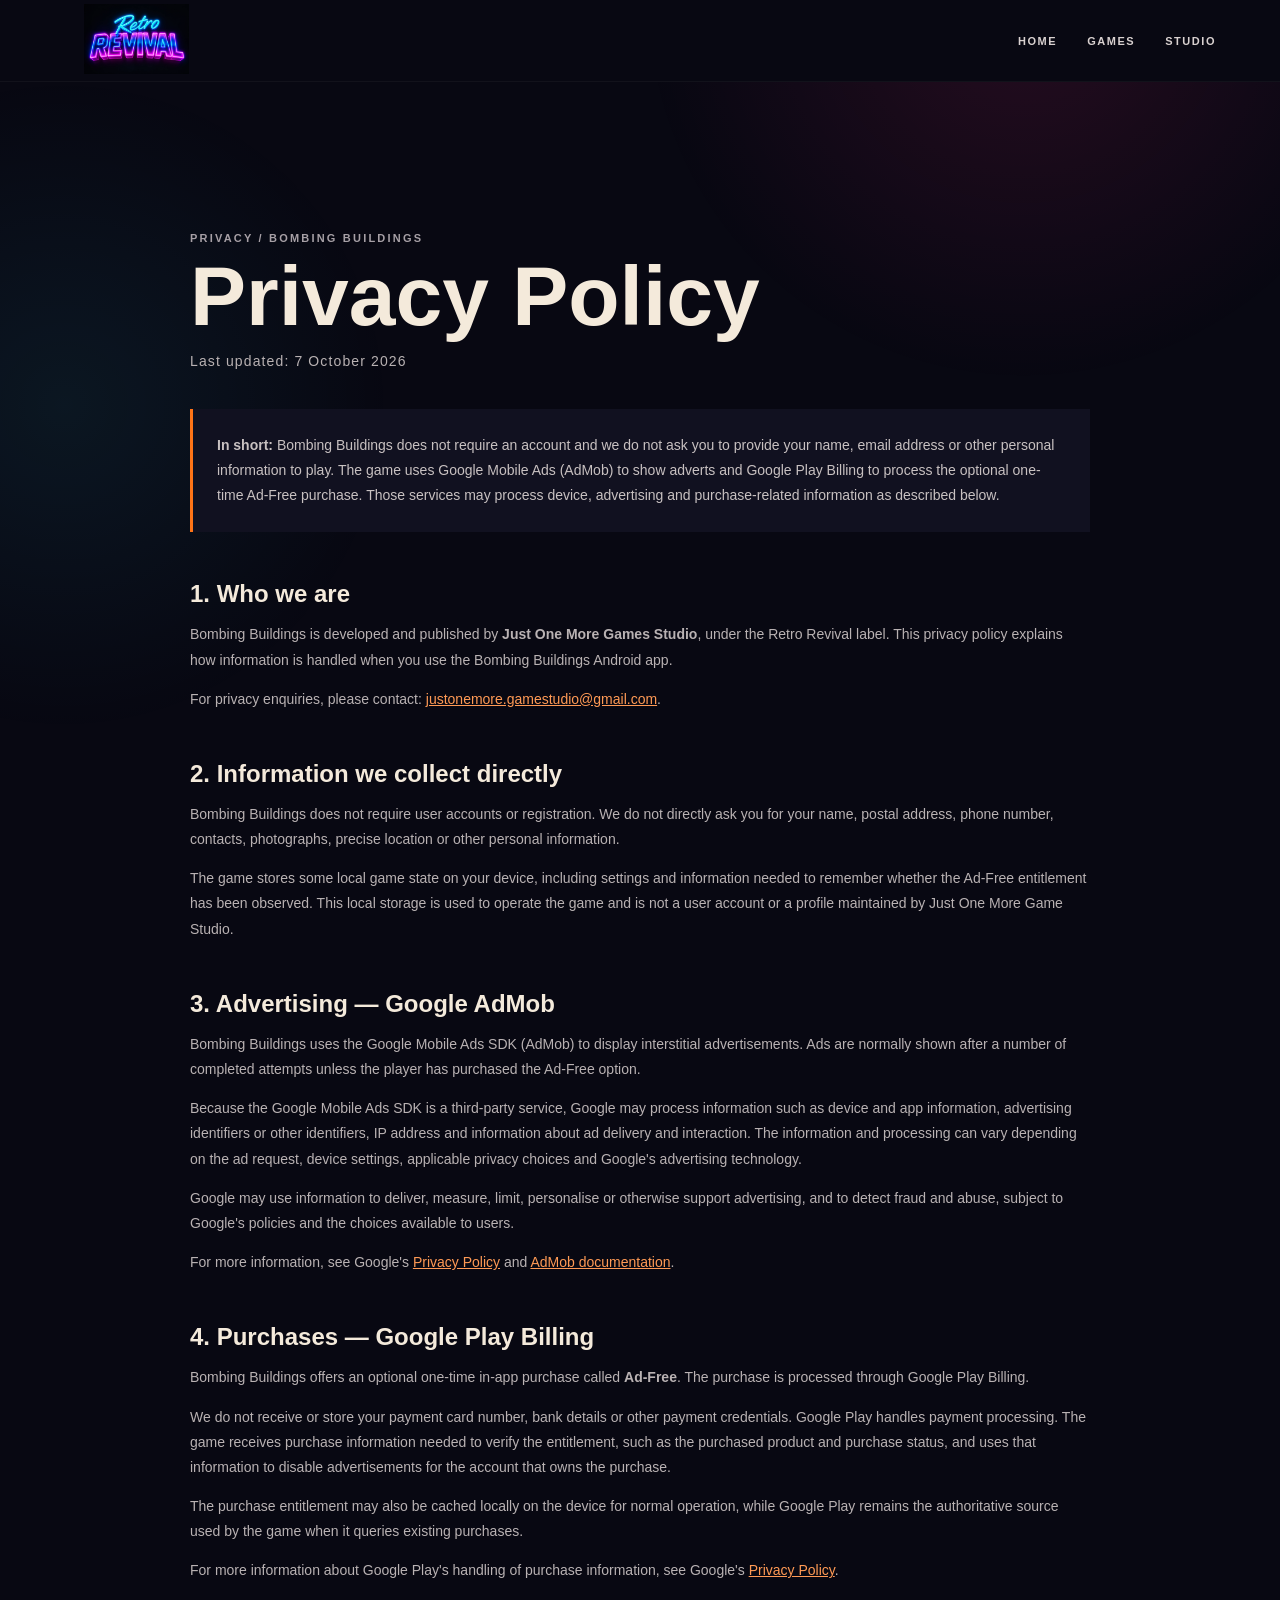
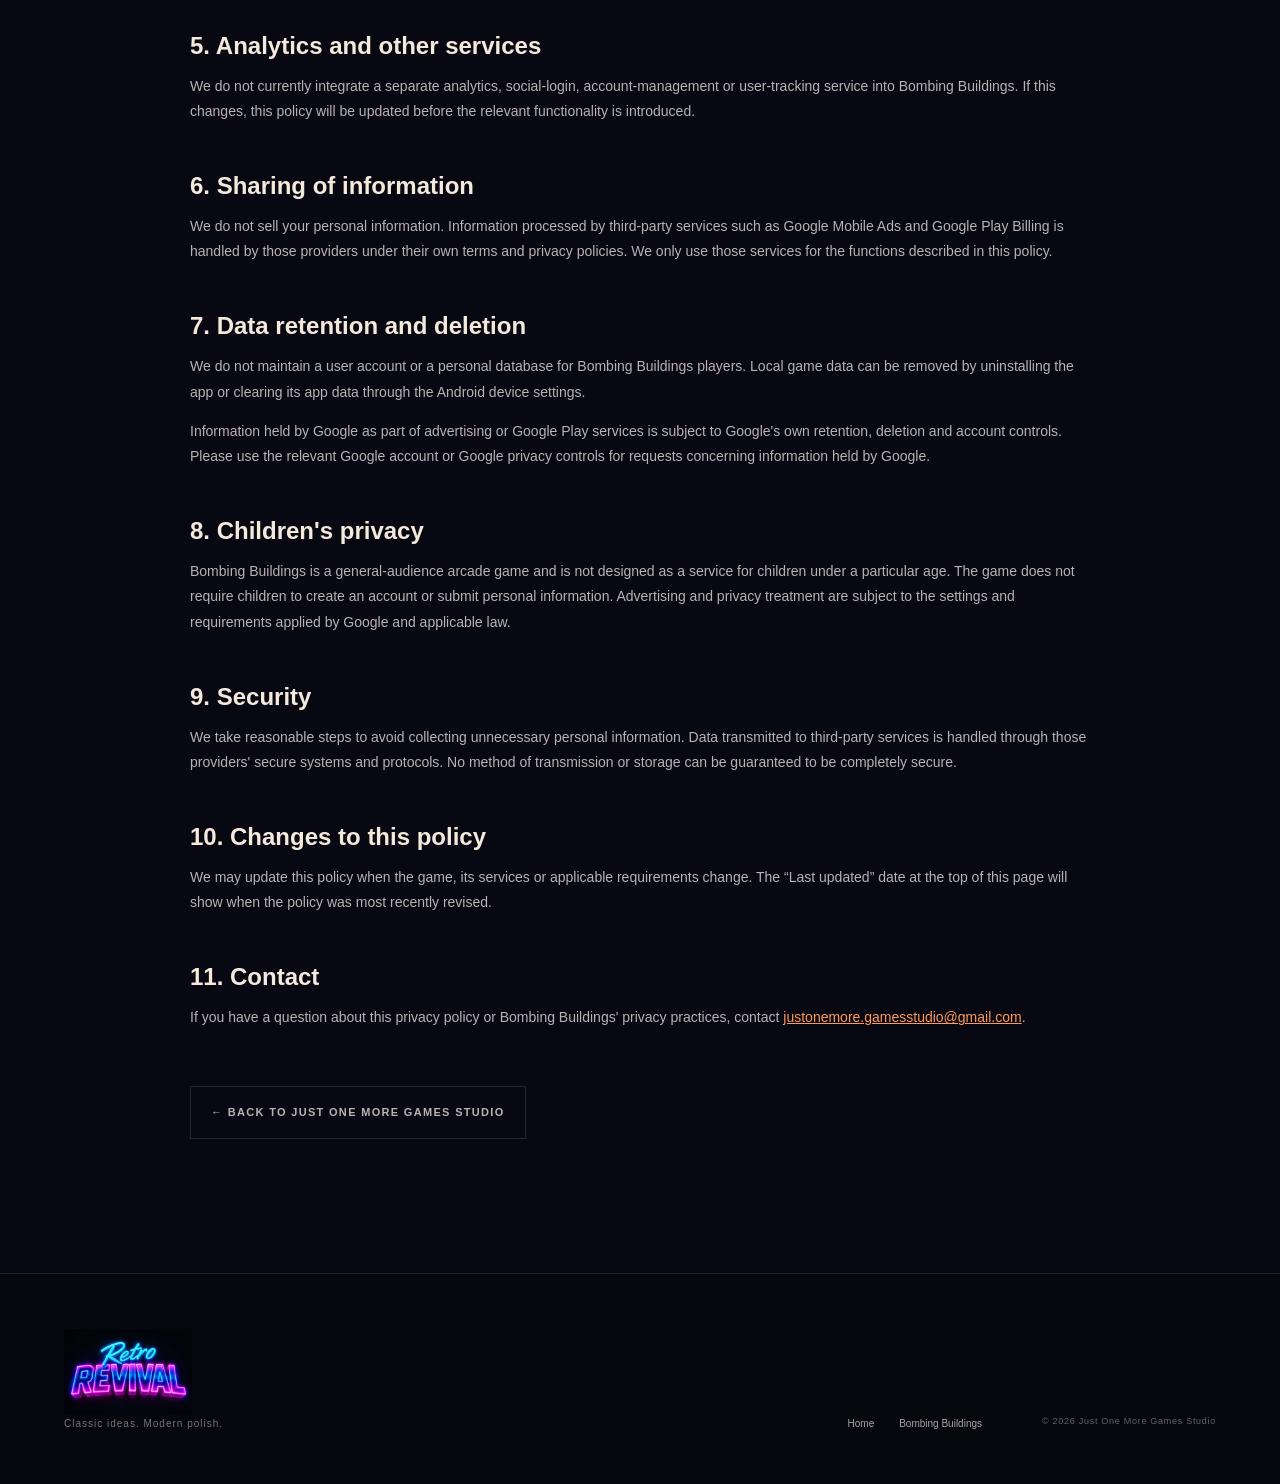
==== commit 9123f767: "Update privacy-policy.html" ====
--- a/privacy-policy.html
+++ b/privacy-policy.html
@@ -57,11 +57,11 @@
     <p>We may update this policy when the game, its services or applicable requirements change. The “Last updated” date at the top of this page will show when the policy was most recently revised.</p>
 
     <h2>11. Contact</h2>
-    <p>If you have a question about this privacy policy or Bombing Buildings' privacy practices, contact <a href="mailto:justonemore.gamestudio@gmail.com">justonemore.gamestudio@gmail.com</a>.</p>
+    <p>If you have a question about this privacy policy or Bombing Buildings' privacy practices, contact <a href="mailto:justonemore.gamesstudio@gmail.com">justonemore.gamesstudio@gmail.com</a>.</p>
 
-    <p class="legal-back"><a class="button ghost" href="index.html">← BACK TO JUST ONE MORE GAME STUDIO</a></p>
+    <p class="legal-back"><a class="button ghost" href="index.html">← BACK TO JUST ONE MORE GAMES STUDIO</a></p>
   </main>
-  <footer class="site-footer"><div><img src="assets/retro_logo.webp" alt="Retro Revival" class="footer-logo"><p>Classic ideas. Modern polish.</p></div><nav><a href="index.html">Home</a><a href="games/bombing-buildings.html">Bombing Buildings</a></nav><div class="footer-right">© 2026 Just One More Game Studio</div></footer>
+  <footer class="site-footer"><div><img src="assets/retro_logo.webp" alt="Retro Revival" class="footer-logo"><p>Classic ideas. Modern polish.</p></div><nav><a href="index.html">Home</a><a href="games/bombing-buildings.html">Bombing Buildings</a></nav><div class="footer-right">© 2026 Just One More Games Studio</div></footer>
   <script src="script.js"></script>
 </body>
 </html>
